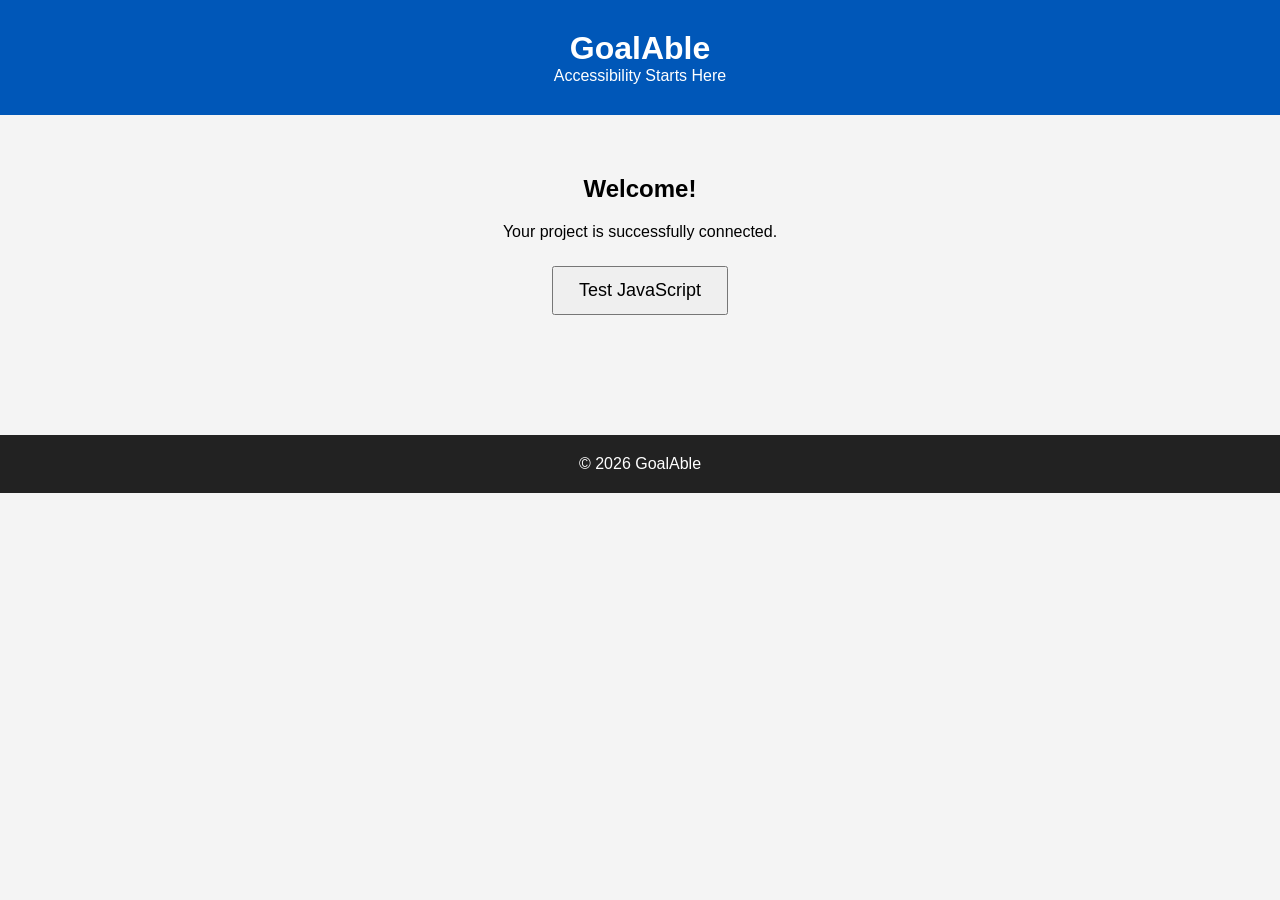
==== index.html @ 4089d72d "Initial GoAble project setup" ====
<!DOCTYPE html>
<html lang="en">

<head>
    <meta charset="UTF-8">
    <meta name="viewport" content="width=device-width, initial-scale=1.0">
    <title>GoalAble</title>

    <link rel="stylesheet" href="css/style.css">
</head>

<body>

    <!-- Header -->
    <header>
        <h1>GoalAble</h1>
        <p>Accessibility Starts Here</p>
    </header>

    <!-- Main Section -->
    <main>

        <section class="hero">
            <h2>Welcome!</h2>

            <p>Your project is successfully connected.</p>

            <button id="testButton">
                Test JavaScript
            </button>
        </section>

    </main>

    <!-- Footer -->
    <footer>
        <p>© 2026 GoalAble</p>
    </footer>

    <script src="js/app.js"></script>

</body>

</html>
---- css/style.css ----
*{
    margin:0;
    padding:0;
    box-sizing:border-box;
}

body{
    font-family:Arial, sans-serif;
    background:#f4f4f4;
    text-align:center;
}

header{
    background:#0057b8;
    color:white;
    padding:30px;
}

.hero{
    padding:60px 20px;
}

.hero h2{
    margin-bottom:20px;
}

button{
    margin-top:25px;
    padding:12px 25px;
    font-size:18px;
    cursor:pointer;
}

footer{
    margin-top:60px;
    background:#222;
    color:white;
    padding:20px;
}
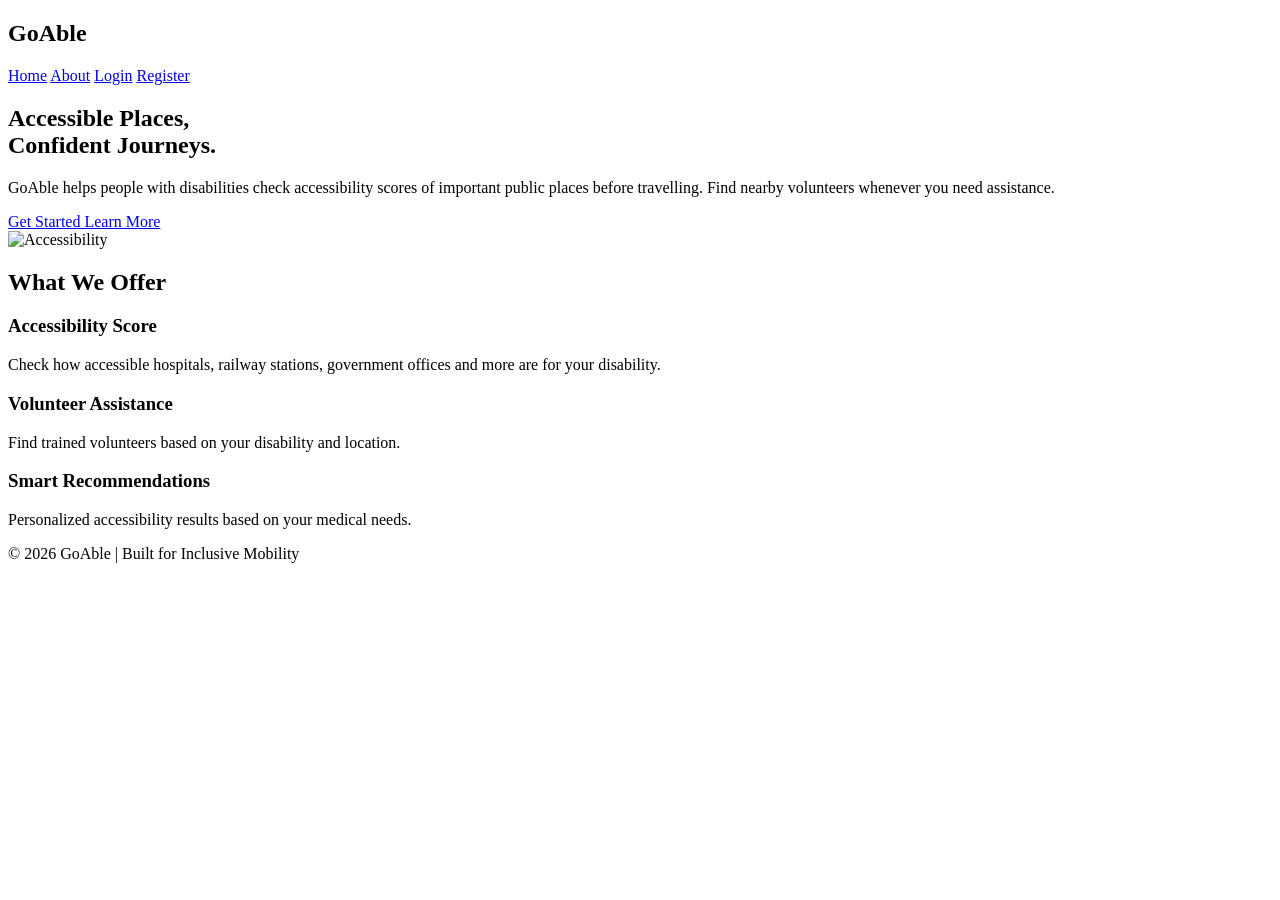
==== commit 61e31873: "Add home page and organize CSS files" ====
--- a/index.html
+++ b/index.html
@@ -1,44 +1,135 @@
 <!DOCTYPE html>
 <html lang="en">
-
 <head>
     <meta charset="UTF-8">
     <meta name="viewport" content="width=device-width, initial-scale=1.0">
-    <title>GoalAble</title>
+    <title>GoAble</title>
 
-    <link rel="stylesheet" href="css/style.css">
+    <link rel="stylesheet" href="styles.css">
+
+    <!-- Google Font -->
+    <link href="https://fonts.googleapis.com/css2?family=Poppins:wght@300;400;500;600;700&display=swap" rel="stylesheet">
 </head>
 
 <body>
 
-    <!-- Header -->
-    <header>
-        <h1>GoalAble</h1>
-        <p>Accessibility Starts Here</p>
-    </header>
+<header>
 
-    <!-- Main Section -->
-    <main>
+    <div class="logo">
+        <h2>GoAble</h2>
+    </div>
 
-        <section class="hero">
-            <h2>Welcome!</h2>
+    <nav>
+        <a href="index.html">Home</a>
+        <a href="about.html">About</a>
+        <a href="login.html" class="login-btn">Login</a>
+        <a href="register.html" class="register-btn">Register</a>
+    </nav>
 
-            <p>Your project is successfully connected.</p>
+</header>
 
-            <button id="testButton">
-                Test JavaScript
-            </button>
-        </section>
 
-    </main>
+<section class="hero">
 
-    <!-- Footer -->
-    <footer>
-        <p>© 2026 GoalAble</p>
-    </footer>
+    <div class="hero-text">
 
-    <script src="js/app.js"></script>
+        <h1>
+            Accessible Places,<br>
+            Confident Journeys.
+        </h1>
+
+        <p>
+
+            GoAble helps people with disabilities check accessibility
+            scores of important public places before travelling.
+            Find nearby volunteers whenever you need assistance.
+
+        </p>
+
+        <div class="buttons">
+
+            <a href="register.html" class="primary-btn">
+                Get Started
+            </a>
+
+            <a href="about.html" class="secondary-btn">
+                Learn More
+            </a>
+
+        </div>
+
+    </div>
+
+
+    <div class="hero-image">
+
+        <img src="images/wheelchair.png" alt="Accessibility">
+
+    </div>
+
+</section>
+
+
+<section class="features">
+
+    <h2>What We Offer</h2>
+
+    <div class="cards">
+
+        <div class="card">
+
+            <h3>Accessibility Score</h3>
+
+            <p>
+
+                Check how accessible hospitals,
+                railway stations, government offices
+                and more are for your disability.
+
+            </p>
+
+        </div>
+
+        <div class="card">
+
+            <h3>Volunteer Assistance</h3>
+
+            <p>
+
+                Find trained volunteers based on
+                your disability and location.
+
+            </p>
+
+        </div>
+
+        <div class="card">
+
+            <h3>Smart Recommendations</h3>
+
+            <p>
+
+                Personalized accessibility results
+                based on your medical needs.
+
+            </p>
+
+        </div>
+
+    </div>
+
+</section>
+
+
+<footer>
+
+<p>
+
+© 2026 GoAble | Built for Inclusive Mobility
+
+</p>
+
+</footer>
 
 </body>
-
 </html>
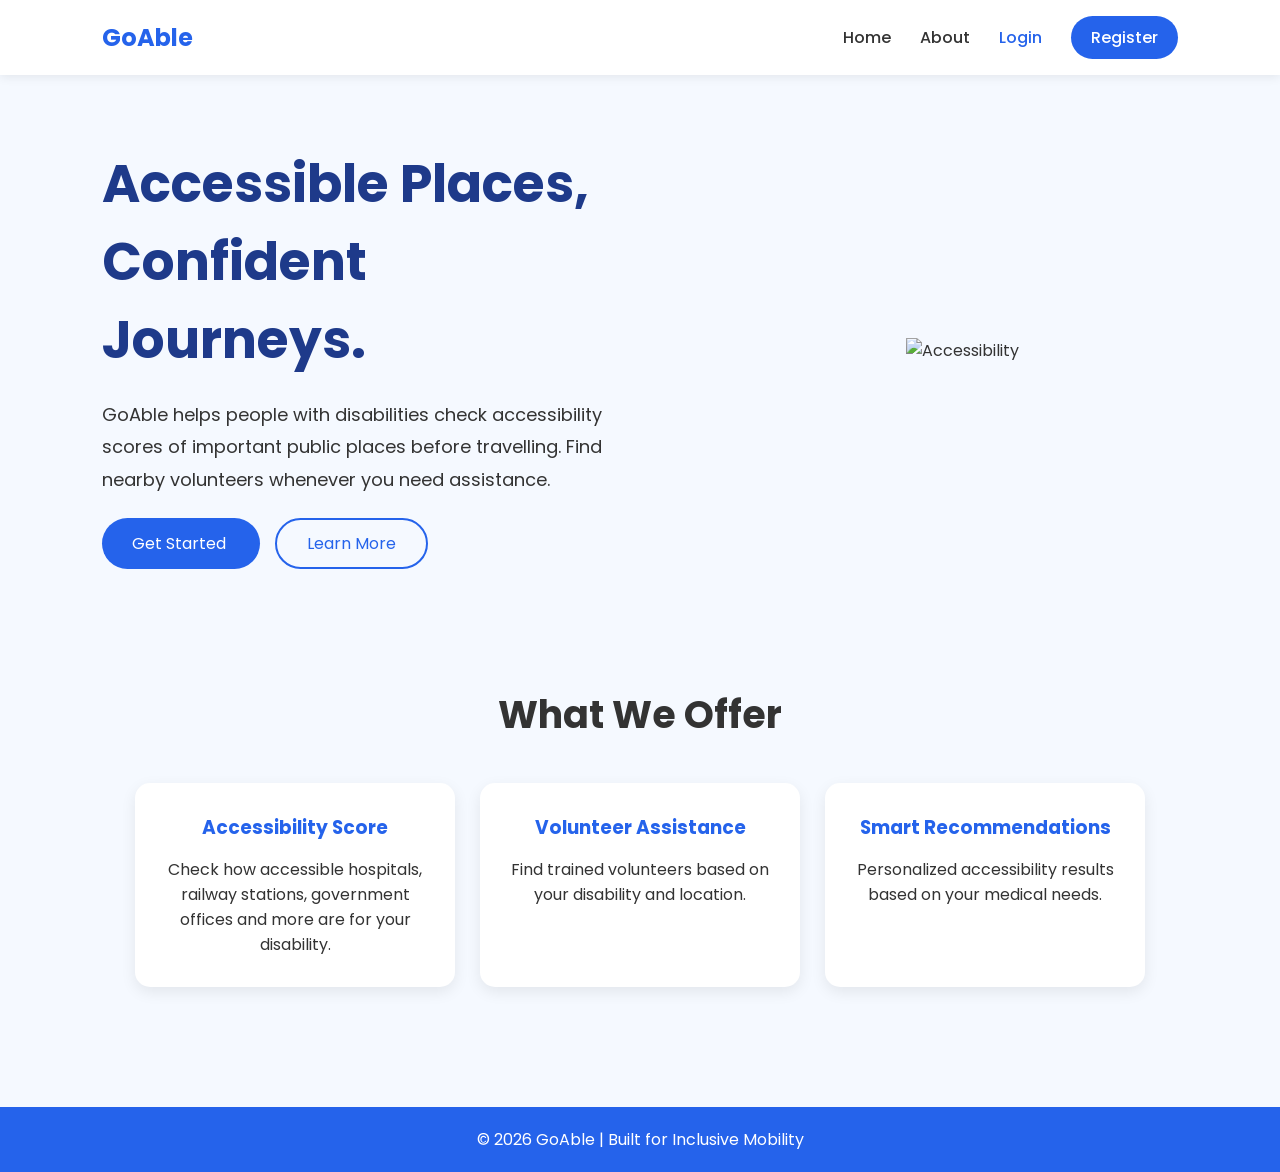
==== commit 1ad7b50b: "Add home page and organize CSS files" ====
--- a/index.html
+++ b/index.html
@@ -5,7 +5,7 @@
     <meta name="viewport" content="width=device-width, initial-scale=1.0">
     <title>GoAble</title>
 
-    <link rel="stylesheet" href="styles.css">
+    <link rel="stylesheet" href="css/style.css">
 
     <!-- Google Font -->
     <link href="https://fonts.googleapis.com/css2?family=Poppins:wght@300;400;500;600;700&display=swap" rel="stylesheet">
--- a/css/style.css
+++ b/css/style.css
@@ -0,0 +1,270 @@
+*{
+    margin:0;
+    padding:0;
+    box-sizing:border-box;
+    font-family:'Poppins',sans-serif;
+}
+
+body{
+
+    background:#f5f9ff;
+    color:#333;
+
+}
+
+header{
+
+    display:flex;
+    justify-content:space-between;
+    align-items:center;
+
+    padding:20px 8%;
+
+    background:white;
+
+    box-shadow:0 2px 10px rgba(0,0,0,.08);
+
+}
+
+.logo h2{
+
+    color:#2563eb;
+
+}
+
+nav a{
+
+    text-decoration:none;
+    margin-left:25px;
+
+    color:#333;
+    font-weight:500;
+
+}
+
+.login-btn{
+
+    color:#2563eb;
+
+}
+
+.register-btn{
+
+    background:#2563eb;
+    color:white;
+
+    padding:10px 20px;
+
+    border-radius:25px;
+
+}
+
+.register-btn:hover{
+
+    background:#1d4ed8;
+
+}
+
+.hero{
+
+    display:flex;
+
+    justify-content:space-between;
+
+    align-items:center;
+
+    padding:70px 8%;
+
+    flex-wrap:wrap;
+
+}
+
+.hero-text{
+
+    width:50%;
+
+}
+
+.hero-text h1{
+
+    font-size:52px;
+
+    margin-bottom:20px;
+
+    color:#1e3a8a;
+
+}
+
+.hero-text p{
+
+    font-size:18px;
+
+    margin-bottom:35px;
+
+    line-height:1.8;
+
+}
+
+.buttons a{
+
+    text-decoration:none;
+
+    margin-right:15px;
+
+}
+
+.primary-btn{
+
+    background:#2563eb;
+
+    color:white;
+
+    padding:14px 30px;
+
+    border-radius:30px;
+
+}
+
+.secondary-btn{
+
+    border:2px solid #2563eb;
+
+    color:#2563eb;
+
+    padding:12px 30px;
+
+    border-radius:30px;
+
+}
+
+.hero-image{
+
+    width:40%;
+
+    text-align:center;
+
+}
+
+.hero-image img{
+
+    width:100%;
+
+    max-width:450px;
+
+}
+
+.features{
+
+    padding:60px 8%;
+
+    text-align:center;
+
+}
+
+.features h2{
+
+    font-size:38px;
+
+    margin-bottom:40px;
+
+}
+
+.cards{
+
+    display:flex;
+
+    gap:25px;
+
+    justify-content:center;
+
+    flex-wrap:wrap;
+
+}
+
+.card{
+
+    width:320px;
+
+    background:white;
+
+    padding:30px;
+
+    border-radius:15px;
+
+    box-shadow:0 5px 15px rgba(0,0,0,.08);
+
+    transition:.3s;
+
+}
+
+.card:hover{
+
+    transform:translateY(-10px);
+
+}
+
+.card h3{
+
+    color:#2563eb;
+
+    margin-bottom:15px;
+
+}
+
+footer{
+
+    margin-top:60px;
+
+    text-align:center;
+
+    background:#2563eb;
+
+    color:white;
+
+    padding:20px;
+
+}
+
+@media(max-width:900px){
+
+.hero{
+
+flex-direction:column;
+
+text-align:center;
+
+}
+
+.hero-text{
+
+width:100%;
+
+}
+
+.hero-image{
+
+width:100%;
+
+margin-top:40px;
+
+}
+
+.hero-text h1{
+
+font-size:40px;
+
+}
+
+header{
+
+flex-direction:column;
+
+}
+
+nav{
+
+margin-top:20px;
+
+}
+
+}
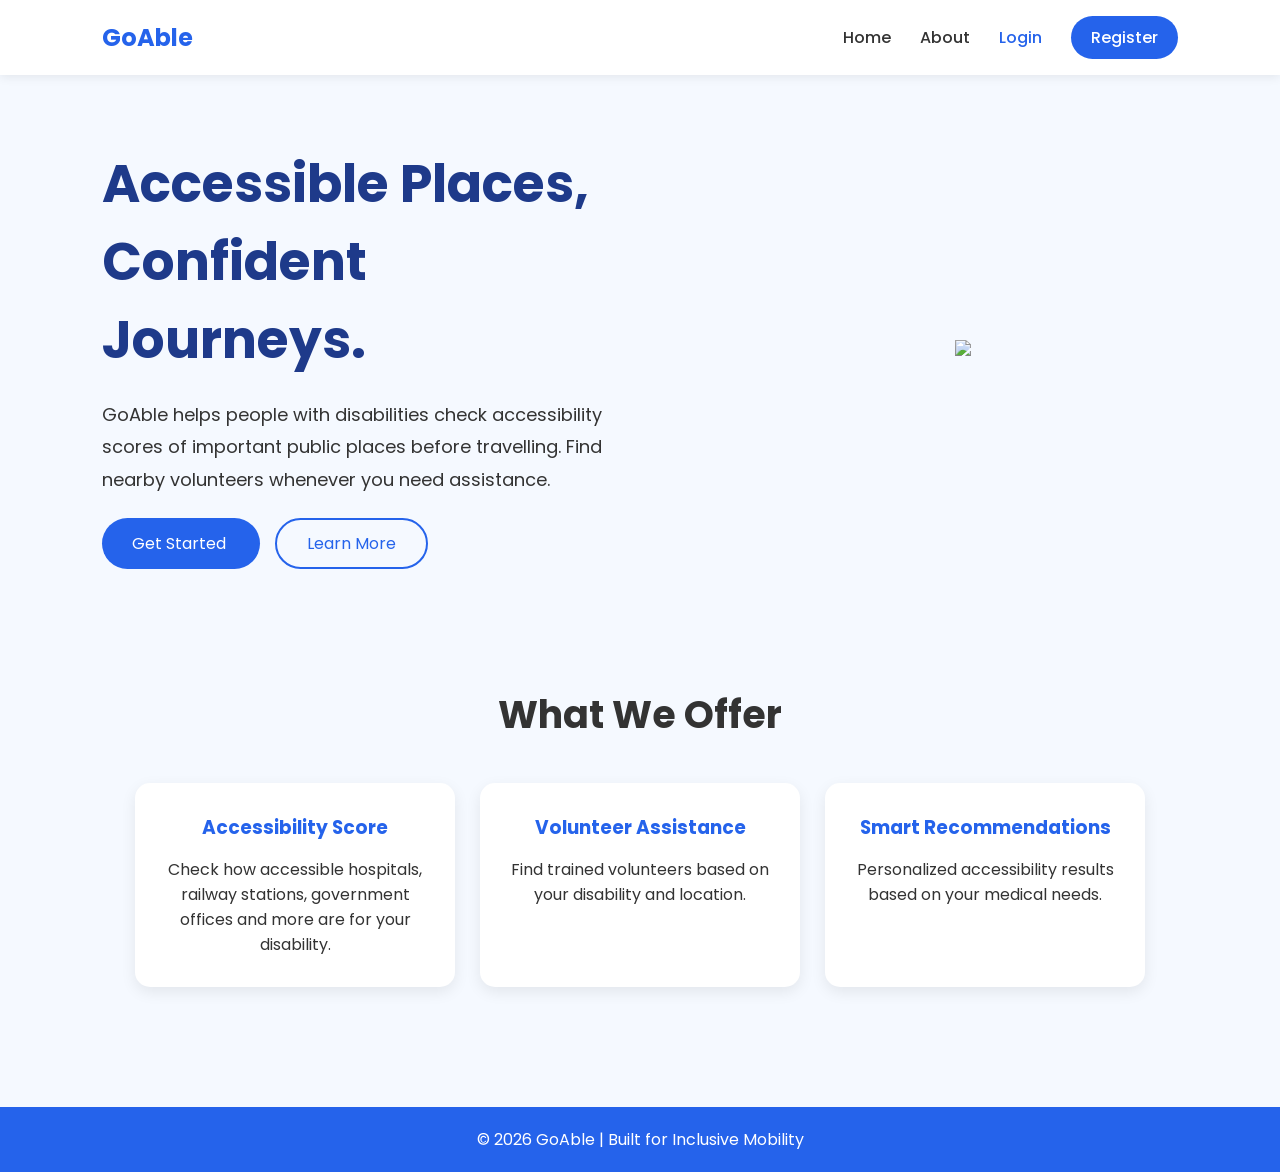
==== commit 20456ff8: "add image to home page" ====
--- a/index.html
+++ b/index.html
@@ -42,7 +42,7 @@
 
             GoAble helps people with disabilities check accessibility
             scores of important public places before travelling.
-            Find nearby volunteers whenever you need assistance.
+            Find nearby volunteers whenever you need assistance. 
 
         </p>
 
@@ -63,7 +63,7 @@
 
     <div class="hero-image">
 
-        <img src="images/wheelchair.png" alt="Accessibility">
+        <img src=c:\Users\srila\AppData\Local\Packages\5319275A.WhatsAppDesktop_cv1g1gvanyjgm\LocalState\sessions\E9B5C7D3B45E7FFDB31EC30E2E15586E1215205A\transfers\2026-28\WhatsApp Image 2026-07-12 at 10.09.56 AM.jpeg>
 
     </div>
 
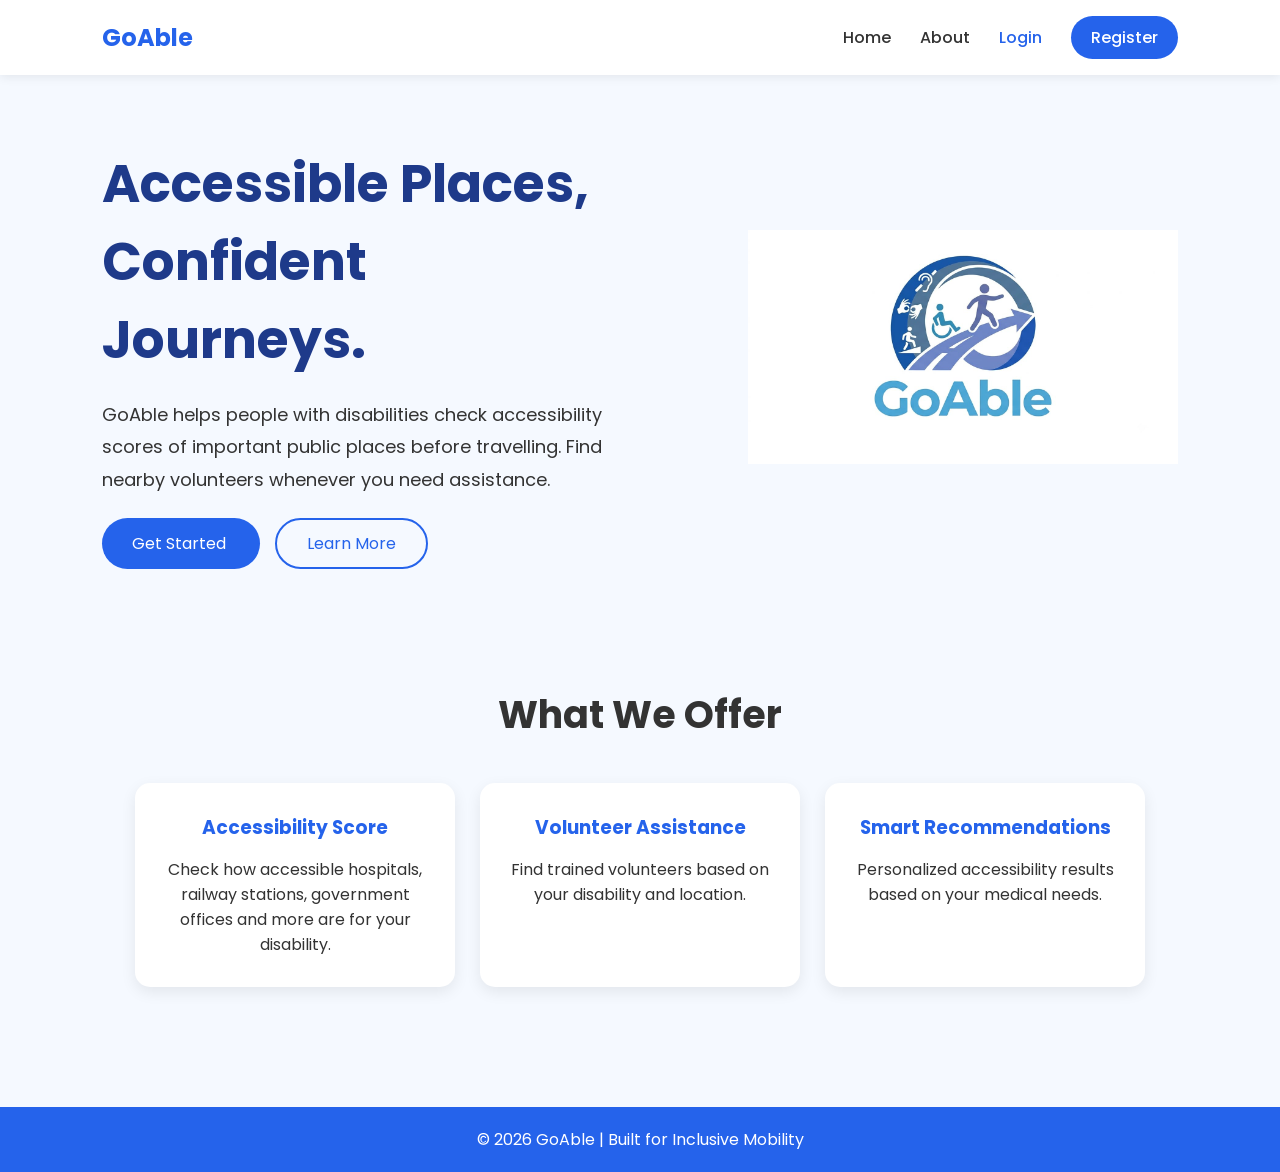
==== commit d6a826cb: "final" ====
--- a/index.html
+++ b/index.html
@@ -63,7 +63,7 @@
 
     <div class="hero-image">
 
-        <img src=c:\Users\srila\AppData\Local\Packages\5319275A.WhatsAppDesktop_cv1g1gvanyjgm\LocalState\sessions\E9B5C7D3B45E7FFDB31EC30E2E15586E1215205A\transfers\2026-28\WhatsApp Image 2026-07-12 at 10.09.56 AM.jpeg>
+        <img src="image/WhatsApp Image 2026-07-12 at 10.09.56 AM.jpeg">
 
     </div>
 
